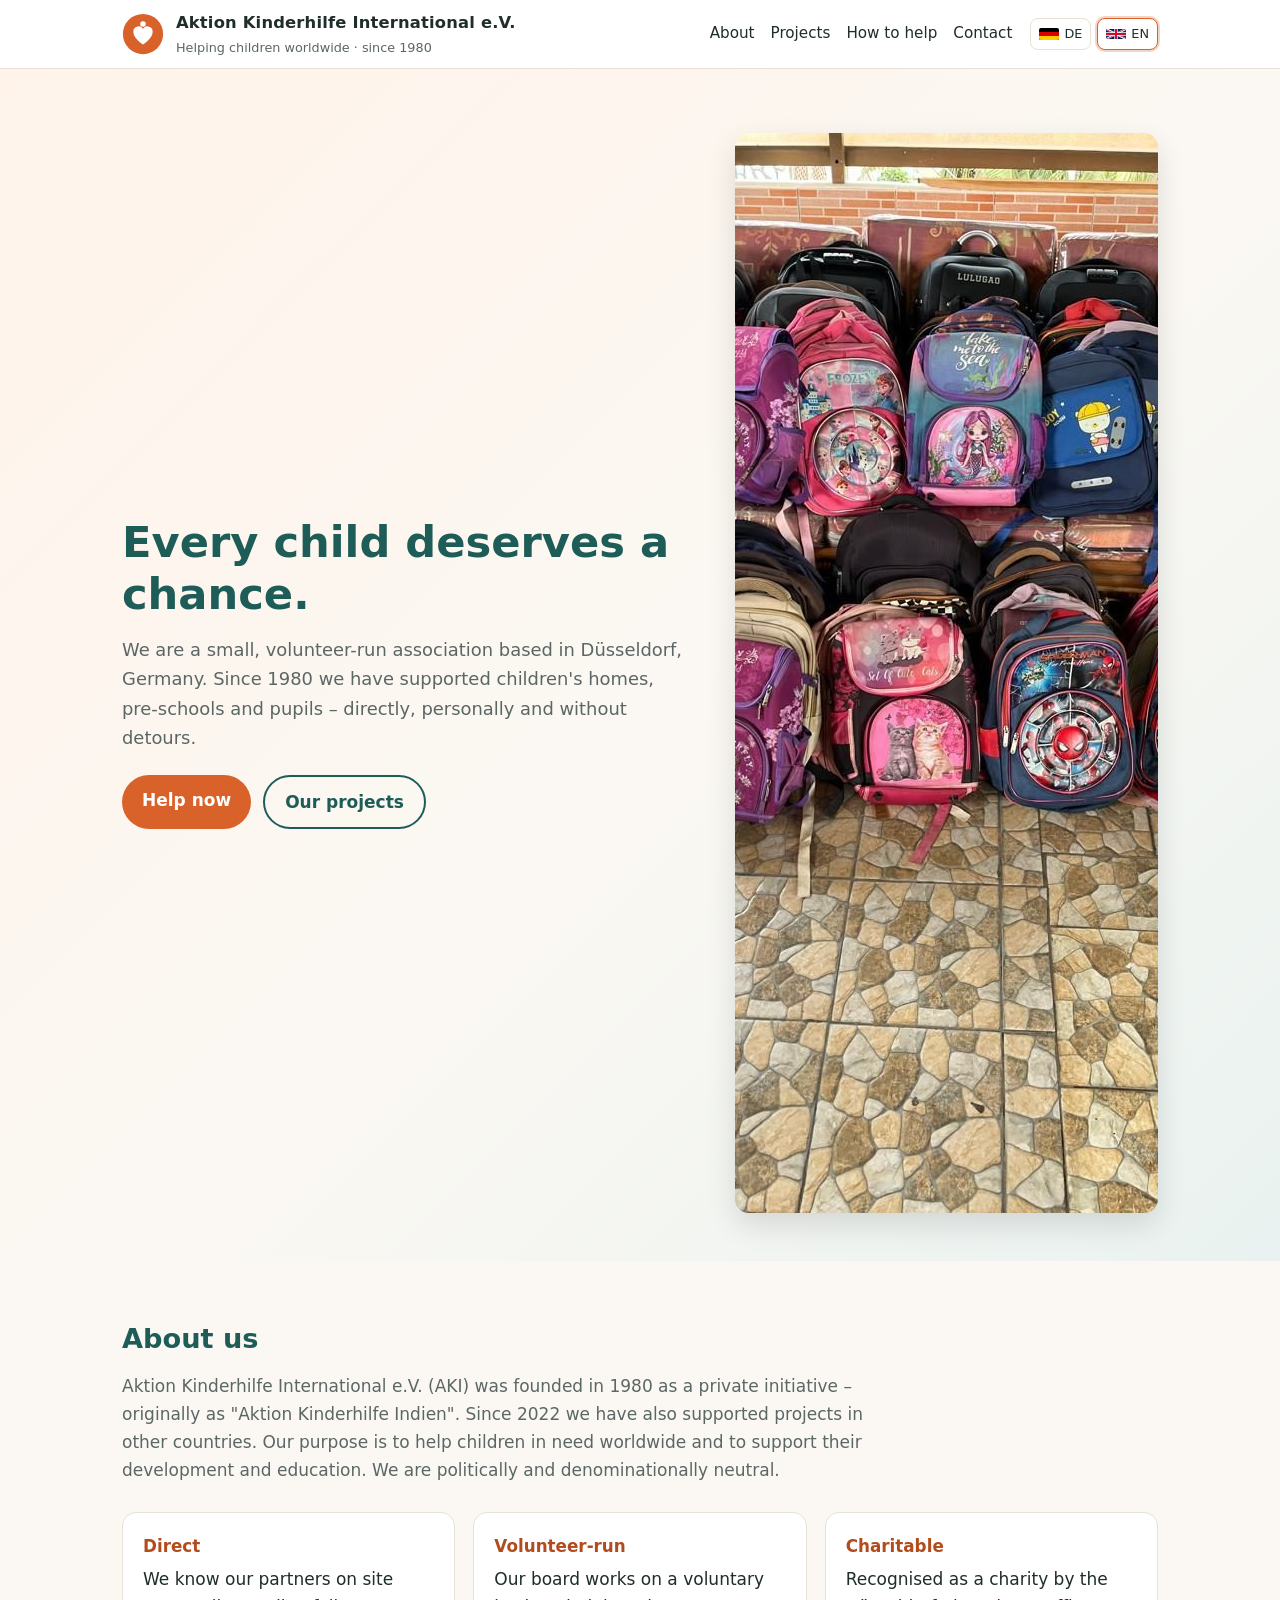
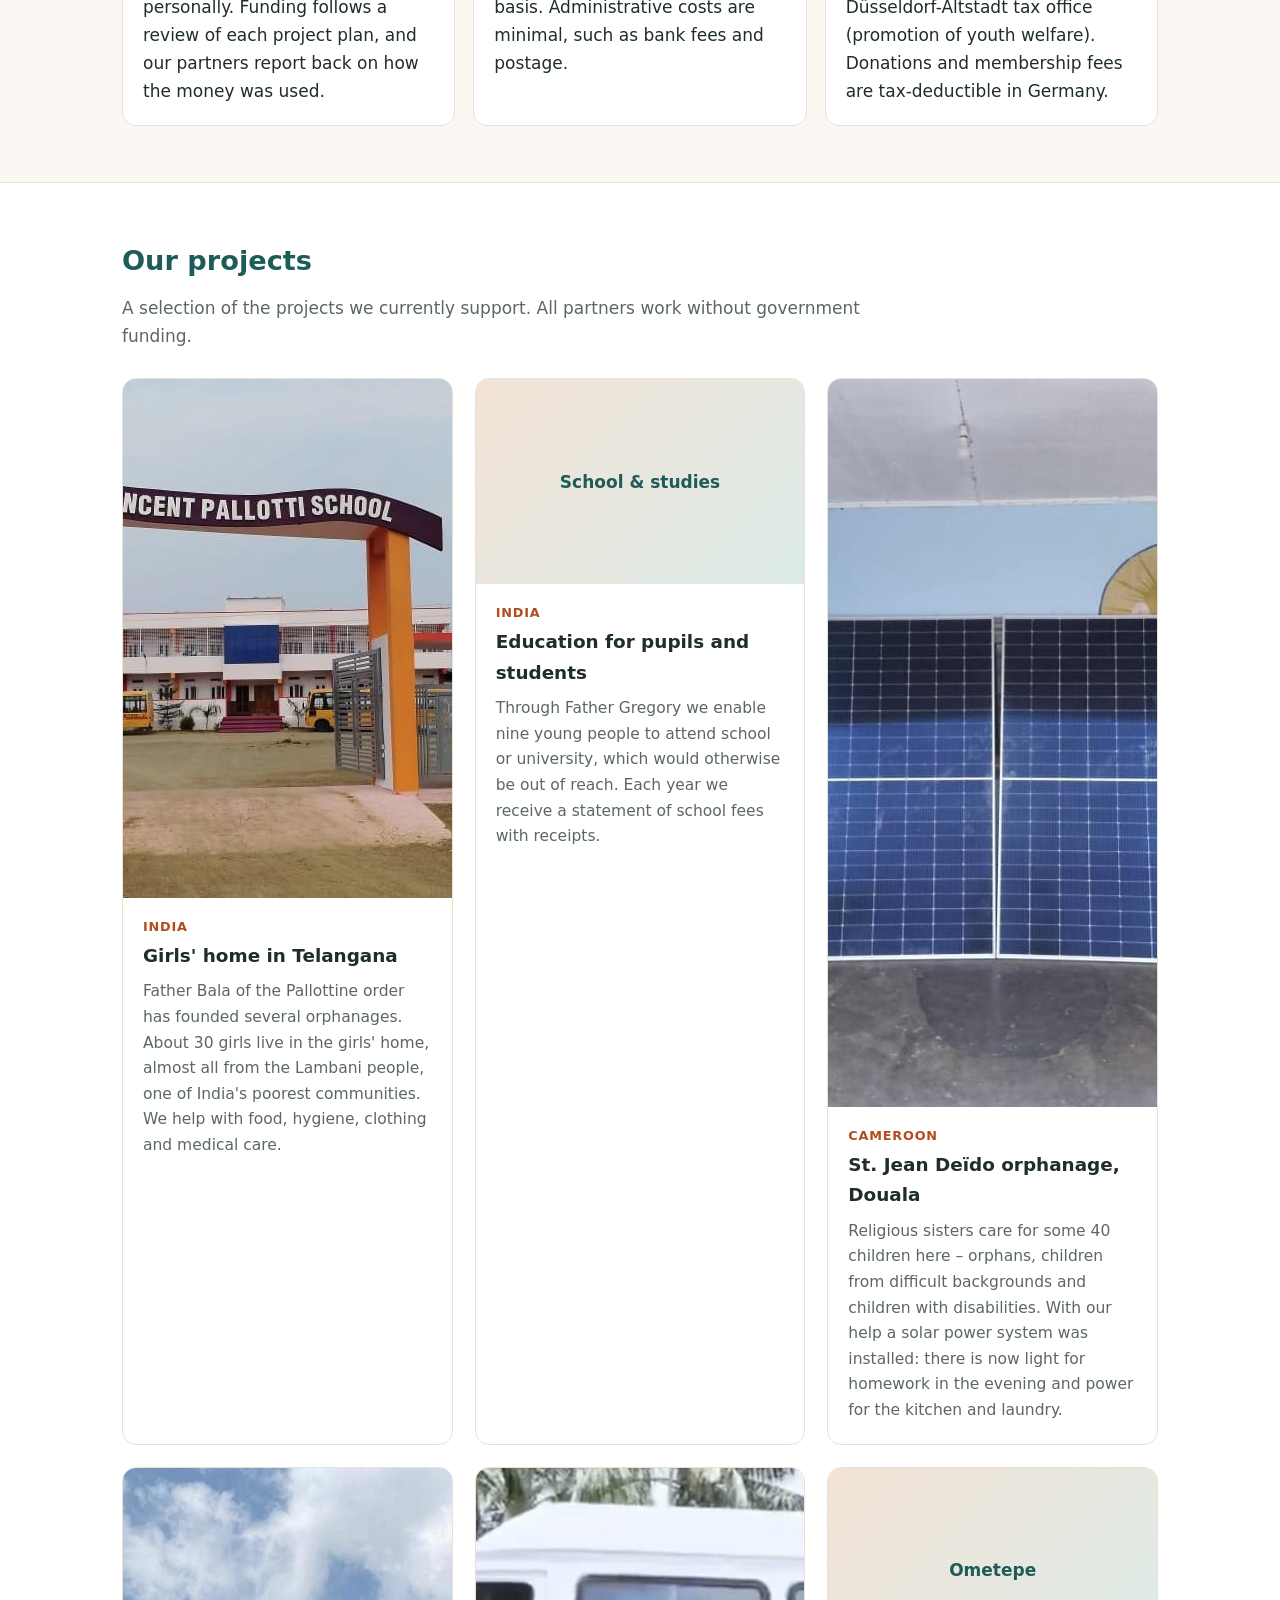
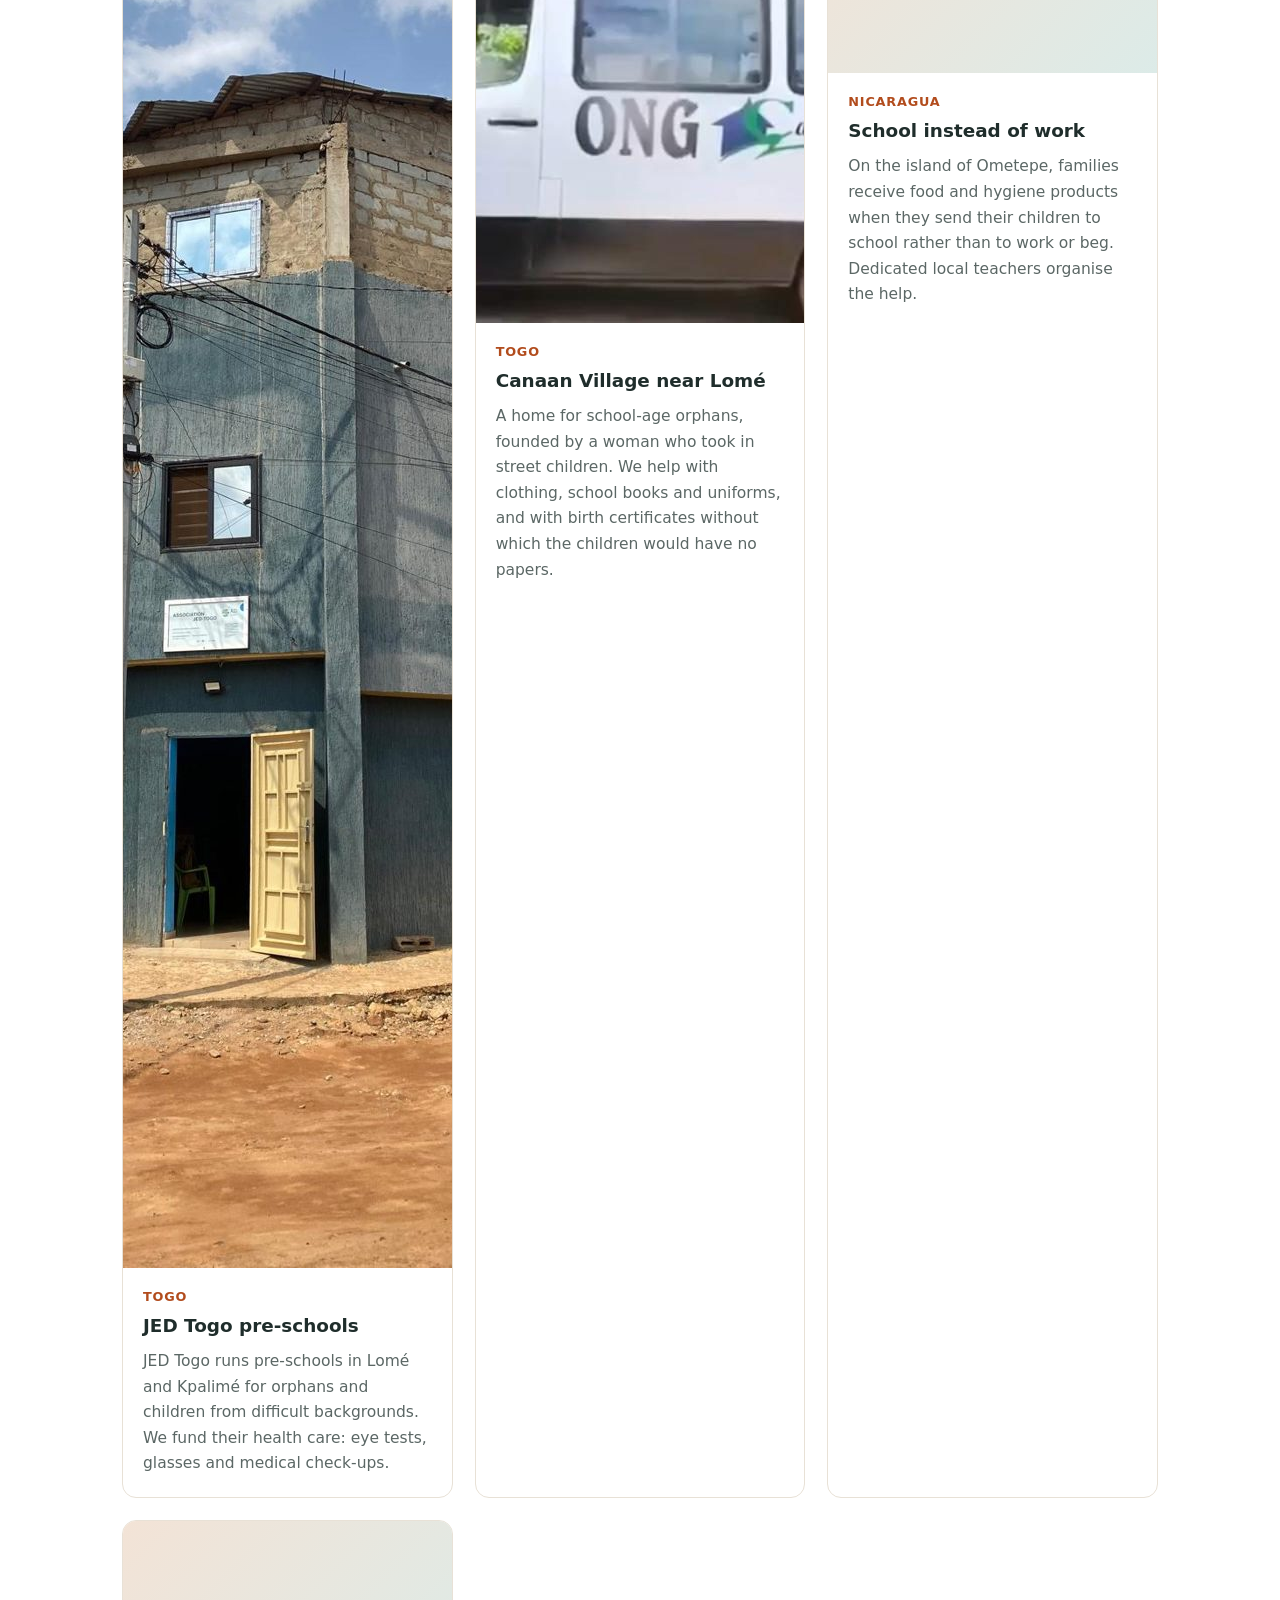
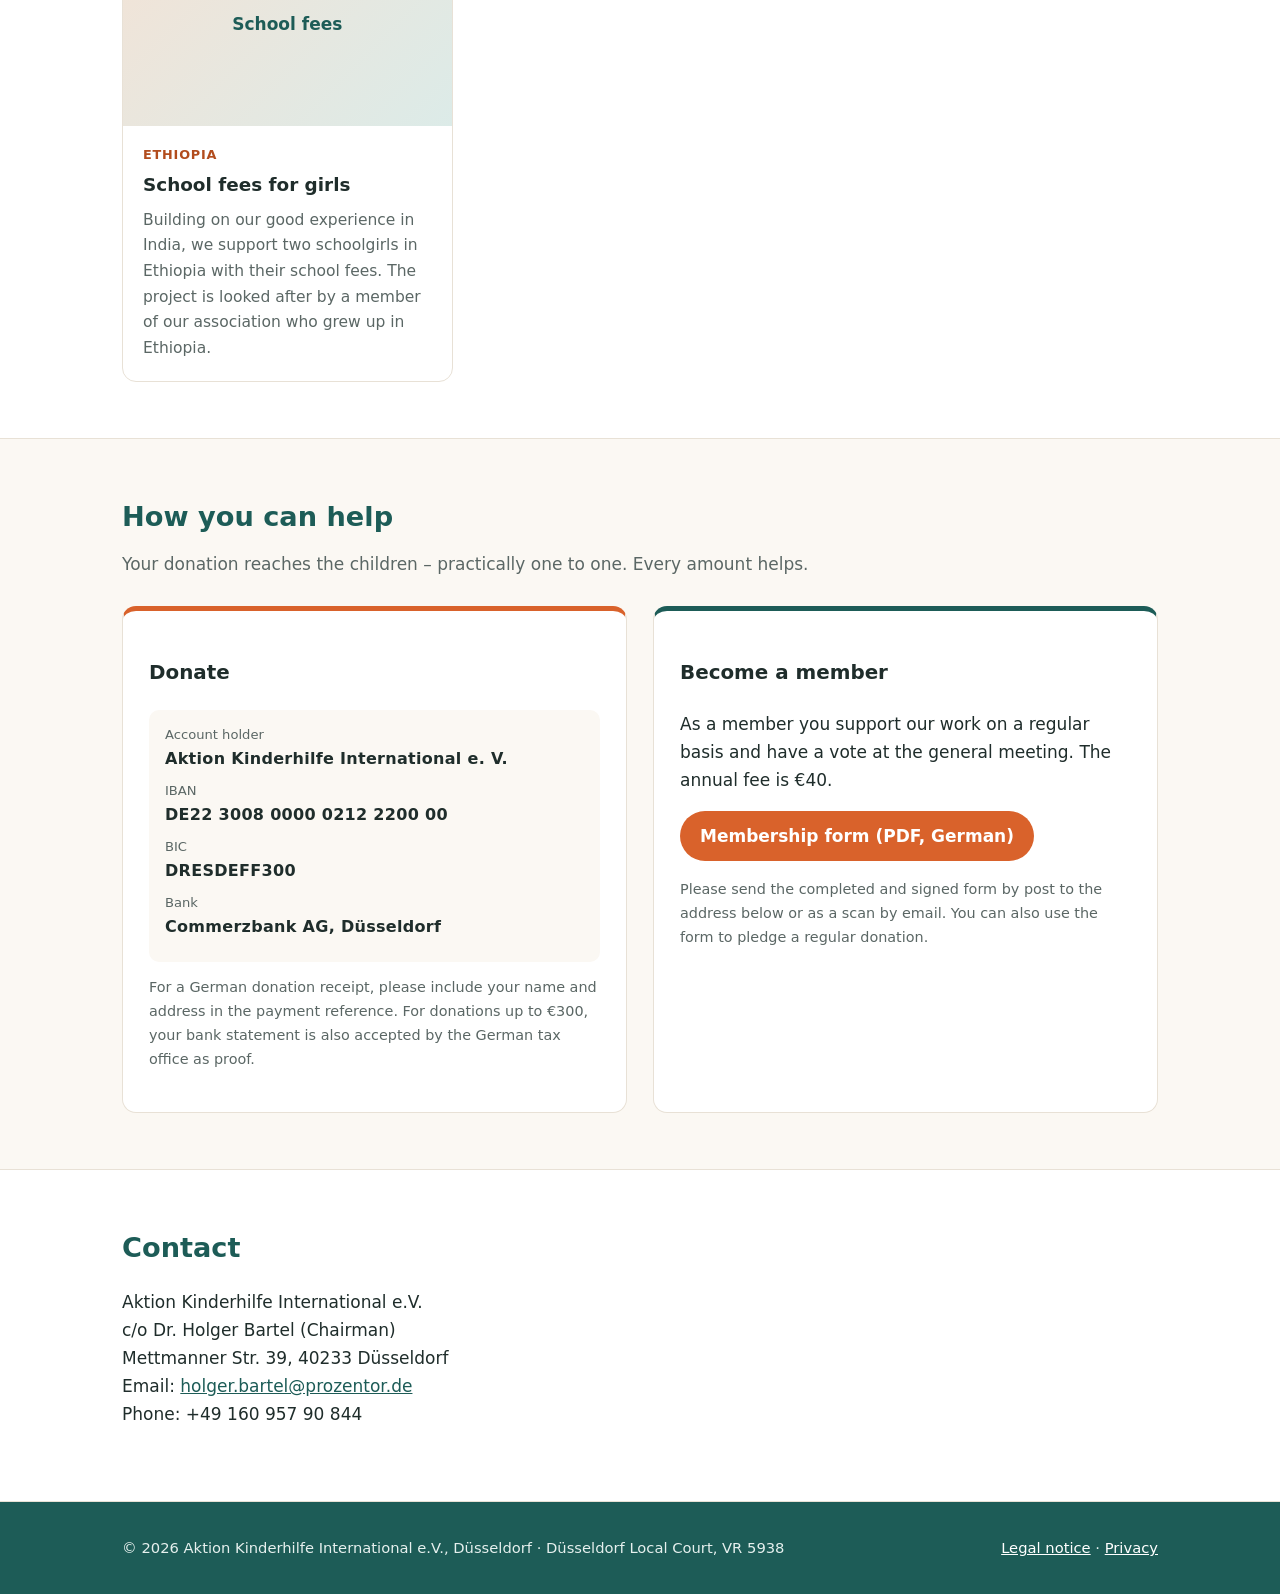
==== index.html @ b2a40ee2 "AKI-Website: erster Entwurf (Vorschau) Co-Authored-By: Claude Opus 5.5 <noreply@anthropic.com>" ====
<!doctype html>
<html lang="de" data-title-de="Aktion Kinderhilfe International e.V. – Hilfe für Kinder weltweit" data-title-en="Aktion Kinderhilfe International e.V. – Helping children worldwide">
<head>
  <meta charset="utf-8">
  <meta name="viewport" content="width=device-width, initial-scale=1">
  <meta http-equiv="Content-Security-Policy" content="default-src 'self'; img-src 'self' data:; style-src 'self'; script-src 'self'; base-uri 'none'; form-action 'none'">
  <meta name="referrer" content="strict-origin-when-cross-origin">
  <title>Aktion Kinderhilfe International e.V. – Hilfe für Kinder weltweit</title>
  <meta name="description" content="Aktion Kinderhilfe International e.V. (AKI), Düsseldorf: gemeinnütziger Verein seit 1980. Wir unterstützen Kinderheime, Vorschulen und Schulkinder in Indien, Kamerun, Togo, Nicaragua und Äthiopien.">
  <meta name="robots" content="noindex">
  <meta name="theme-color" content="#1d5c57">
  <link rel="stylesheet" href="assets/style.css">
  <link rel="icon" href="data:,">
  <script src="assets/lang.js"></script>
</head>
<body>
<a class="skip" href="#main"><span data-l="de">Zum Inhalt</span><span data-l="en">Skip to content</span></a>

<header class="top">
  <div class="wrap">
    <a class="brand" href="./">
      <svg class="logo" viewBox="0 0 48 48" aria-hidden="true"><circle cx="24" cy="24" r="23" fill="#d9622b"/><path d="M24 36s-11-6.6-11-14.2A6 6 0 0 1 24 18a6 6 0 0 1 11 3.8C35 29.4 24 36 24 36z" fill="#fff"/><circle cx="24" cy="12.5" r="3.2" fill="#fff"/></svg>
      <span><strong>Aktion Kinderhilfe International e.V.</strong>
      <small><span data-l="de">Hilfe für Kinder weltweit · seit 1980</span><span data-l="en">Helping children worldwide · since 1980</span></small></span>
    </a>
    <nav class="nav" aria-label="Navigation">
      <a href="#ueber"><span data-l="de">Über uns</span><span data-l="en">About</span></a>
      <a href="#projekte"><span data-l="de">Projekte</span><span data-l="en">Projects</span></a>
      <a href="#helfen"><span data-l="de">Helfen</span><span data-l="en">How to help</span></a>
      <a href="#kontakt"><span data-l="de">Kontakt</span><span data-l="en">Contact</span></a>
    </nav>
    <div class="langs" role="group" aria-label="Sprache / Language">
      <button type="button" data-set-lang="de" aria-pressed="false" title="Deutsch"><svg viewBox="0 0 5 3" aria-hidden="true"><rect width="5" height="3" fill="#000"/><rect width="5" height="2" y="1" fill="#D00"/><rect width="5" height="1" y="2" fill="#FFCE00"/></svg>DE</button>
      <button type="button" data-set-lang="en" aria-pressed="false" title="English"><svg viewBox="0 0 60 30" aria-hidden="true"><clipPath id="uk"><path d="M30,15 h30 v15 z v15 h-30 z h-30 v-15 z v-15 h30 z"/></clipPath><path d="M0,0 v30 h60 v-30 z" fill="#012169"/><path d="M0,0 L60,30 M60,0 L0,30" stroke="#fff" stroke-width="6"/><path d="M0,0 L60,30 M60,0 L0,30" clip-path="url(#uk)" stroke="#C8102E" stroke-width="4"/><path d="M30,0 v30 M0,15 h60" stroke="#fff" stroke-width="10"/><path d="M30,0 v30 M0,15 h60" stroke="#C8102E" stroke-width="6"/></svg>EN</button>
    </div>
  </div>
</header>

<main id="main">
<div class="hero">
  <div class="wrap">
    <div>
      <h1><span data-l="de">Jedes Kind verdient eine Chance.</span><span data-l="en">Every child deserves a chance.</span></h1>
      <p class="lead"><span data-l="de">Wir sind ein kleiner, ehrenamtlich geführter Verein aus Düsseldorf. Seit 1980 unterstützen wir Kinderheime, Vorschulen und Schulkinder – direkt, persönlich und ohne Umwege.</span><span data-l="en">We are a small, volunteer-run association based in Düsseldorf, Germany. Since 1980 we have supported children's homes, pre-schools and pupils – directly, personally and without detours.</span></p>
      <div class="btns">
        <a class="btn primary" href="#helfen"><span data-l="de">Jetzt helfen</span><span data-l="en">Help now</span></a>
        <a class="btn ghost" href="#projekte"><span data-l="de">Unsere Projekte</span><span data-l="en">Our projects</span></a>
      </div>
    </div>
    <img src="assets/img/togo-canaan-ranzen.jpg" alt="Neue Schulranzen für die Kinder im Canaan Village, Togo" width="810" height="1080">
  </div>
</div>

<section id="ueber">
  <div class="wrap">
    <h2><span data-l="de">Über uns</span><span data-l="en">About us</span></h2>
    <p class="intro"><span data-l="de">Die Aktion Kinderhilfe International e.V. (AKI) wurde 1980 als private Initiative gegründet – zunächst als „Aktion Kinderhilfe Indien“. Seit 2022 fördern wir auch Projekte in anderen Ländern. Unser Zweck ist es, hilfsbedürftige Kinder weltweit zu unterstützen und ihre Entwicklung und Erziehung zu ermöglichen. Wir sind politisch und konfessionell neutral.</span><span data-l="en">Aktion Kinderhilfe International e.V. (AKI) was founded in 1980 as a private initiative – originally as "Aktion Kinderhilfe Indien". Since 2022 we have also supported projects in other countries. Our purpose is to help children in need worldwide and to support their development and education. We are politically and denominationally neutral.</span></p>
    <div class="facts">
      <div class="fact"><b><span data-l="de">Direkt</span><span data-l="en">Direct</span></b><span data-l="de">Wir kennen unsere Partner vor Ort persönlich. Gefördert wird erst nach Prüfung einer Projektbeschreibung, und die Partner berichten uns über die Verwendung.</span><span data-l="en">We know our partners on site personally. Funding follows a review of each project plan, and our partners report back on how the money was used.</span></div>
      <div class="fact"><b><span data-l="de">Ehrenamtlich</span><span data-l="en">Volunteer-run</span></b><span data-l="de">Der Vorstand arbeitet ehrenamtlich. Verwaltungskosten fallen nur in geringem Umfang an, etwa für Kontoführung und Porto.</span><span data-l="en">Our board works on a voluntary basis. Administrative costs are minimal, such as bank fees and postage.</span></div>
      <div class="fact"><b><span data-l="de">Gemeinnützig</span><span data-l="en">Charitable</span></b><span data-l="de">Vom Finanzamt Düsseldorf-Altstadt als gemeinnützig anerkannt (Förderung der Jugendhilfe). Spenden und Beiträge sind steuerlich abzugsfähig.</span><span data-l="en">Recognised as a charity by the Düsseldorf-Altstadt tax office (promotion of youth welfare). Donations and membership fees are tax-deductible in Germany.</span></div>
    </div>
  </div>
</section>

<section id="projekte" class="alt">
  <div class="wrap">
    <h2><span data-l="de">Unsere Projekte</span><span data-l="en">Our projects</span></h2>
    <p class="intro"><span data-l="de">Eine Auswahl der Projekte, die wir derzeit unterstützen. Alle Partner arbeiten ohne staatliche Hilfe.</span><span data-l="en">A selection of the projects we currently support. All partners work without government funding.</span></p>
    <div class="projects">
      <article class="project">
        <img src="assets/img/indien-schule.jpg" alt="Schulgelände der Pallottiner in Indien" width="1152" height="519" loading="lazy">
        <div class="body"><div class="land"><span data-l="de">Indien</span><span data-l="en">India</span></div>
          <h3><span data-l="de">Mädchenheim in Telangana</span><span data-l="en">Girls' home in Telangana</span></h3>
          <p><span data-l="de">Pater Bala vom Pallottiner-Orden hat mehrere Waisenhäuser gegründet. Im Mädchenheim leben rund 30 Mädchen, fast alle aus dem Volk der Lambani, einer der ärmsten Gruppen Indiens. Wir helfen bei Lebensmitteln, Hygiene, Kleidung und medizinischer Versorgung.</span><span data-l="en">Father Bala of the Pallottine order has founded several orphanages. About 30 girls live in the girls' home, almost all from the Lambani people, one of India's poorest communities. We help with food, hygiene, clothing and medical care.</span></p></div>
      </article>
      <article class="project">
        <div class="noimg"><span data-l="de">Schule &amp; Studium</span><span data-l="en">School &amp; studies</span></div>
        <div class="body"><div class="land"><span data-l="de">Indien</span><span data-l="en">India</span></div>
          <h3><span data-l="de">Ausbildung für Schüler und Studierende</span><span data-l="en">Education for pupils and students</span></h3>
          <p><span data-l="de">Über Pater Gregory ermöglichen wir neun jungen Menschen den Schulbesuch oder ein Studium, das ihnen sonst verschlossen bliebe. Jedes Jahr erhalten wir eine Aufstellung der Schulgebühren mit Quittungen.</span><span data-l="en">Through Father Gregory we enable nine young people to attend school or university, which would otherwise be out of reach. Each year we receive a statement of school fees with receipts.</span></p></div>
      </article>
      <article class="project">
        <img src="assets/img/douala-solar.jpg" alt="Solarmodule für das Waisenhaus in Douala" width="390" height="728" loading="lazy">
        <div class="body"><div class="land"><span data-l="de">Kamerun</span><span data-l="en">Cameroon</span></div>
          <h3><span data-l="de">Waisenhaus St. Jean Deïdo, Douala</span><span data-l="en">St. Jean Deïdo orphanage, Douala</span></h3>
          <p><span data-l="de">Ordensschwestern betreuen hier gut 40 Kinder – Waisen, Kinder aus schwierigen Verhältnissen und Kinder mit Behinderung. Mit unserer Hilfe wurde eine Solaranlage eingerichtet: Jetzt gibt es abends Licht für die Hausaufgaben und Strom für Küche und Wäsche.</span><span data-l="en">Religious sisters care for some 40 children here – orphans, children from difficult backgrounds and children with disabilities. With our help a solar power system was installed: there is now light for homework in the evening and power for the kitchen and laundry.</span></p></div>
      </article>
      <article class="project">
        <img src="assets/img/togo-jed.jpg" alt="Gebäude der Association JED Togo" width="1050" height="1400" loading="lazy">
        <div class="body"><div class="land">Togo</div>
          <h3><span data-l="de">Vorschulen von JED Togo</span><span data-l="en">JED Togo pre-schools</span></h3>
          <p><span data-l="de">JED Togo betreibt in Lomé und Kpalimé Vorschulen für Waisen und Kinder aus schwierigen Verhältnissen. Wir finanzieren die Gesundheitsvorsorge: Augenuntersuchungen, Brillen und ärztliche Untersuchungen.</span><span data-l="en">JED Togo runs pre-schools in Lomé and Kpalimé for orphans and children from difficult backgrounds. We fund their health care: eye tests, glasses and medical check-ups.</span></p></div>
      </article>
      <article class="project">
        <img src="assets/img/togo-canaan-bus.jpg" alt="Kleinbus des Canaan Village in Togo" width="828" height="455" loading="lazy">
        <div class="body"><div class="land">Togo</div>
          <h3><span data-l="de">Canaan Village bei Lomé</span><span data-l="en">Canaan Village near Lomé</span></h3>
          <p><span data-l="de">Ein Heim für Waisenkinder im Schulalter, gegründet von einer Frau, die Straßenkinder aufnahm. Wir helfen bei Kleidung, Schulbüchern und Schuluniformen und bei Geburtsurkunden, ohne die die Kinder keine Papiere hätten.</span><span data-l="en">A home for school-age orphans, founded by a woman who took in street children. We help with clothing, school books and uniforms, and with birth certificates without which the children would have no papers.</span></p></div>
      </article>
      <article class="project">
        <div class="noimg">Ometepe</div>
        <div class="body"><div class="land">Nicaragua</div>
          <h3><span data-l="de">Schule statt Arbeit</span><span data-l="en">School instead of work</span></h3>
          <p><span data-l="de">Auf der Insel Ometepe erhalten Familien Lebensmittel und Hygieneartikel, wenn sie ihre Kinder zur Schule schicken statt zum Arbeiten oder Betteln. Engagierte Lehrerinnen vor Ort organisieren die Hilfe.</span><span data-l="en">On the island of Ometepe, families receive food and hygiene products when they send their children to school rather than to work or beg. Dedicated local teachers organise the help.</span></p></div>
      </article>
      <article class="project">
        <div class="noimg"><span data-l="de">Schulgeld</span><span data-l="en">School fees</span></div>
        <div class="body"><div class="land"><span data-l="de">Äthiopien</span><span data-l="en">Ethiopia</span></div>
          <h3><span data-l="de">Schulgeld für Schülerinnen</span><span data-l="en">School fees for girls</span></h3>
          <p><span data-l="de">Nach den guten Erfahrungen in Indien unterstützen wir zwei Schülerinnen in Äthiopien beim Schulgeld. Betreut wird das Projekt von einem Vereinsmitglied, das in Äthiopien aufgewachsen ist.</span><span data-l="en">Building on our good experience in India, we support two schoolgirls in Ethiopia with their school fees. The project is looked after by a member of our association who grew up in Ethiopia.</span></p></div>
      </article>
    </div>
  </div>
</section>

<section id="helfen">
  <div class="wrap">
    <h2><span data-l="de">So können Sie helfen</span><span data-l="en">How you can help</span></h2>
    <p class="intro"><span data-l="de">Ihre Spende kommt bei den Kindern an – praktisch eins zu eins. Jeder Betrag hilft.</span><span data-l="en">Your donation reaches the children – practically one to one. Every amount helps.</span></p>
    <div class="two">
      <div class="box donate">
        <h3><span data-l="de">Spenden</span><span data-l="en">Donate</span></h3>
        <dl class="bank">
          <dt><span data-l="de">Kontoinhaber</span><span data-l="en">Account holder</span></dt><dd>Aktion Kinderhilfe International e. V.</dd>
          <dt>IBAN</dt><dd>DE22 3008 0000 0212 2200 00</dd>
          <dt>BIC</dt><dd>DRESDEFF300</dd>
          <dt>Bank</dt><dd>Commerzbank AG, Düsseldorf</dd>
        </dl>
        <p class="small"><span data-l="de">Für eine Zuwendungsbestätigung geben Sie bitte Ihren Namen und Ihre Anschrift im Verwendungszweck an. Bei Spenden bis 300 € genügt dem Finanzamt auch Ihr Kontoauszug als Nachweis.</span><span data-l="en">For a German donation receipt, please include your name and address in the payment reference. For donations up to €300, your bank statement is also accepted by the German tax office as proof.</span></p>
      </div>
      <div class="box member">
        <h3><span data-l="de">Mitglied werden</span><span data-l="en">Become a member</span></h3>
        <p><span data-l="de">Als Mitglied unterstützen Sie unsere Arbeit dauerhaft und können in der Mitgliederversammlung mitbestimmen. Der Jahresbeitrag beträgt 40 €.</span><span data-l="en">As a member you support our work on a regular basis and have a vote at the general meeting. The annual fee is €40.</span></p>
        <p><a class="btn primary" href="beitrittserklaerung.pdf" download><span data-l="de">Beitrittserklärung (PDF)</span><span data-l="en">Membership form (PDF, German)</span></a></p>
        <p class="small"><span data-l="de">Bitte ausgefüllt und unterschrieben per Post an die unten genannte Anschrift oder eingescannt per E-Mail senden. Mit dem Formular können Sie auch eine regelmäßige Spende zusagen.</span><span data-l="en">Please send the completed and signed form by post to the address below or as a scan by email. You can also use the form to pledge a regular donation.</span></p>
      </div>
    </div>
  </div>
</section>

<section id="kontakt" class="alt">
  <div class="wrap">
    <h2><span data-l="de">Kontakt</span><span data-l="en">Contact</span></h2>
    <p>Aktion Kinderhilfe International e.V.<br>c/o Dr. Holger Bartel (<span data-l="de">1. Vorsitzender</span><span data-l="en">Chairman</span>)<br>Mettmanner Str. 39, 40233 Düsseldorf<br>
    <span data-l="de">E-Mail</span><span data-l="en">Email</span>: <a href="mailto:holger.bartel@prozentor.de">holger.bartel@prozentor.de</a><br>
    <span data-l="de">Telefon</span><span data-l="en">Phone</span>: +49 160 957 90 844</p>
  </div>
</section>
</main>

<footer>
  <div class="wrap">
    <span>© 2026 Aktion Kinderhilfe International e.V., Düsseldorf · <span data-l="de">Amtsgericht Düsseldorf VR 5938</span><span data-l="en">Düsseldorf Local Court, VR 5938</span></span>
    <span><a href="impressum.html"><span data-l="de">Impressum</span><span data-l="en">Legal notice</span></a> · <a href="datenschutz.html"><span data-l="de">Datenschutz</span><span data-l="en">Privacy</span></a></span>
  </div>
</footer>
</body>
</html>
---- assets/style.css ----
/* AKI Aktion Kinderhilfe International e.V. — eigene Gestaltung, keine externen Ressourcen. */
:root {
  --bg: #fbf8f3; --card: #ffffff; --ink: #1f2d2b; --muted: #5b6765;
  --accent: #d9622b; --accent-dark: #b24c1d; --teal: #1d5c57; --line: #e8e1d6;
  --radius: 14px; --wrap: 1080px;
}
* { box-sizing: border-box; }
html { scroll-behavior: smooth; }
body { margin: 0; background: var(--bg); color: var(--ink);
  font: 17px/1.65 system-ui, -apple-system, "Segoe UI", Roboto, "Helvetica Neue", Arial, sans-serif; }
img { max-width: 100%; display: block; }
a { color: var(--teal); }
a:hover { color: var(--accent-dark); }
.wrap { max-width: var(--wrap); margin: 0 auto; padding: 0 22px; }
.skip { position: absolute; left: -999px; } .skip:focus { left: 10px; top: 10px; background: #fff; padding: 8px; z-index: 9; }

/* Sprachumschaltung: nur die gewaehlte Sprache anzeigen */
html[data-lang="de"] [data-l="en"], html[data-lang="en"] [data-l="de"] { display: none !important; }

/* Kopf */
.top { background: #fff; border-bottom: 1px solid var(--line); position: sticky; top: 0; z-index: 5; }
.top .wrap { display: flex; align-items: center; gap: 18px; min-height: 68px; flex-wrap: wrap; }
.brand { display: flex; align-items: center; gap: 12px; text-decoration: none; color: var(--ink); margin-right: auto; }
.logo { width: 42px; height: 42px; flex: none; }
.brand strong { display: block; font-size: 1.02rem; letter-spacing: .2px; }
.brand small { display: block; color: var(--muted); font-size: .8rem; }
.nav { display: flex; gap: 16px; flex-wrap: wrap; }
.nav a { text-decoration: none; color: var(--ink); font-size: .95rem; }
.nav a:hover { color: var(--accent-dark); }
.langs { display: flex; gap: 6px; }
.langs button { border: 1px solid var(--line); background: #fff; border-radius: 8px; padding: 4px 8px; cursor: pointer;
  font: inherit; font-size: .8rem; display: flex; align-items: center; gap: 5px; color: var(--ink); }
.langs button svg { width: 20px; height: 12px; border-radius: 2px; }
.langs button[aria-pressed="true"] { border-color: var(--accent); box-shadow: 0 0 0 2px #f6d4c3; }

/* Einstieg */
.hero { background: linear-gradient(135deg, #fff3ea 0%, #fbf8f3 55%, #e9f2f0 100%); padding: 64px 0 48px; }
.hero .wrap { display: grid; grid-template-columns: 1.15fr .85fr; gap: 40px; align-items: center; }
.hero h1 { font-size: clamp(1.9rem, 3.6vw, 2.7rem); line-height: 1.2; margin: 0 0 14px; color: var(--teal); }
.hero p.lead { font-size: 1.12rem; color: var(--muted); margin: 0 0 22px; }
.hero img { border-radius: var(--radius); box-shadow: 0 12px 30px rgba(0,0,0,.12); aspect-ratio: 4/3; object-fit: cover; width: 100%; }
.btns { display: flex; gap: 12px; flex-wrap: wrap; }
.btn { display: inline-block; padding: 11px 20px; border-radius: 999px; text-decoration: none; font-weight: 600; }
.btn.primary { background: var(--accent); color: #fff; } .btn.primary:hover { background: var(--accent-dark); color: #fff; }
.btn.ghost { border: 2px solid var(--teal); color: var(--teal); } .btn.ghost:hover { background: var(--teal); color: #fff; }

/* Abschnitte */
section { padding: 56px 0; }
section.alt { background: #fff; border-top: 1px solid var(--line); border-bottom: 1px solid var(--line); }
h2 { font-size: 1.7rem; color: var(--teal); margin: 0 0 10px; }
.intro { color: var(--muted); max-width: 760px; margin: 0 0 28px; }
.facts { display: grid; grid-template-columns: repeat(3, 1fr); gap: 18px; }
.fact { background: var(--card); border: 1px solid var(--line); border-radius: var(--radius); padding: 20px; }
.fact b { display: block; color: var(--accent-dark); font-size: 1.05rem; margin-bottom: 4px; }

/* Projekte */
.projects { display: grid; grid-template-columns: repeat(auto-fill, minmax(300px, 1fr)); gap: 22px; }
.project { background: var(--card); border: 1px solid var(--line); border-radius: var(--radius); overflow: hidden; display: flex; flex-direction: column; }
.project img { width: 100%; aspect-ratio: 16/10; object-fit: cover; }
.project .noimg { aspect-ratio: 16/10; background: linear-gradient(135deg, #f3e3d6, #dcebe8); display: grid; place-items: center; color: var(--teal); font-weight: 600; }
.project .body { padding: 18px 20px 20px; }
.project .land { font-size: .8rem; text-transform: uppercase; letter-spacing: .8px; color: var(--accent-dark); font-weight: 700; }
.project h3 { margin: 4px 0 8px; font-size: 1.15rem; }
.project p { margin: 0; color: var(--muted); font-size: .97rem; }

/* Spenden / Mitglied */
.two { display: grid; grid-template-columns: 1fr 1fr; gap: 26px; }
.box { background: var(--card); border: 1px solid var(--line); border-radius: var(--radius); padding: 26px; }
.box.donate { border-top: 5px solid var(--accent); }
.box.member { border-top: 5px solid var(--teal); }
.bank { background: var(--bg); border-radius: 10px; padding: 14px 16px; margin: 14px 0; font-size: 1rem; }
.bank dt { color: var(--muted); font-size: .82rem; } .bank dd { margin: 0 0 8px; font-weight: 600; letter-spacing: .3px; }
.small { font-size: .9rem; color: var(--muted); }

/* Fuss */
footer { background: var(--teal); color: #e6f0ee; padding: 34px 0; font-size: .92rem; }
footer a { color: #fff; }
footer .wrap { display: flex; flex-wrap: wrap; gap: 18px 40px; justify-content: space-between; }

/* Rechtstexte */
.legal { max-width: 820px; } .legal h1 { color: var(--teal); } .legal h2 { font-size: 1.2rem; margin-top: 28px; }
.back { display: inline-block; margin: 26px 0 0; }

@media (max-width: 860px) {
  .hero .wrap, .two { grid-template-columns: 1fr; }
  .facts { grid-template-columns: 1fr; }
  .nav { display: none; }
}
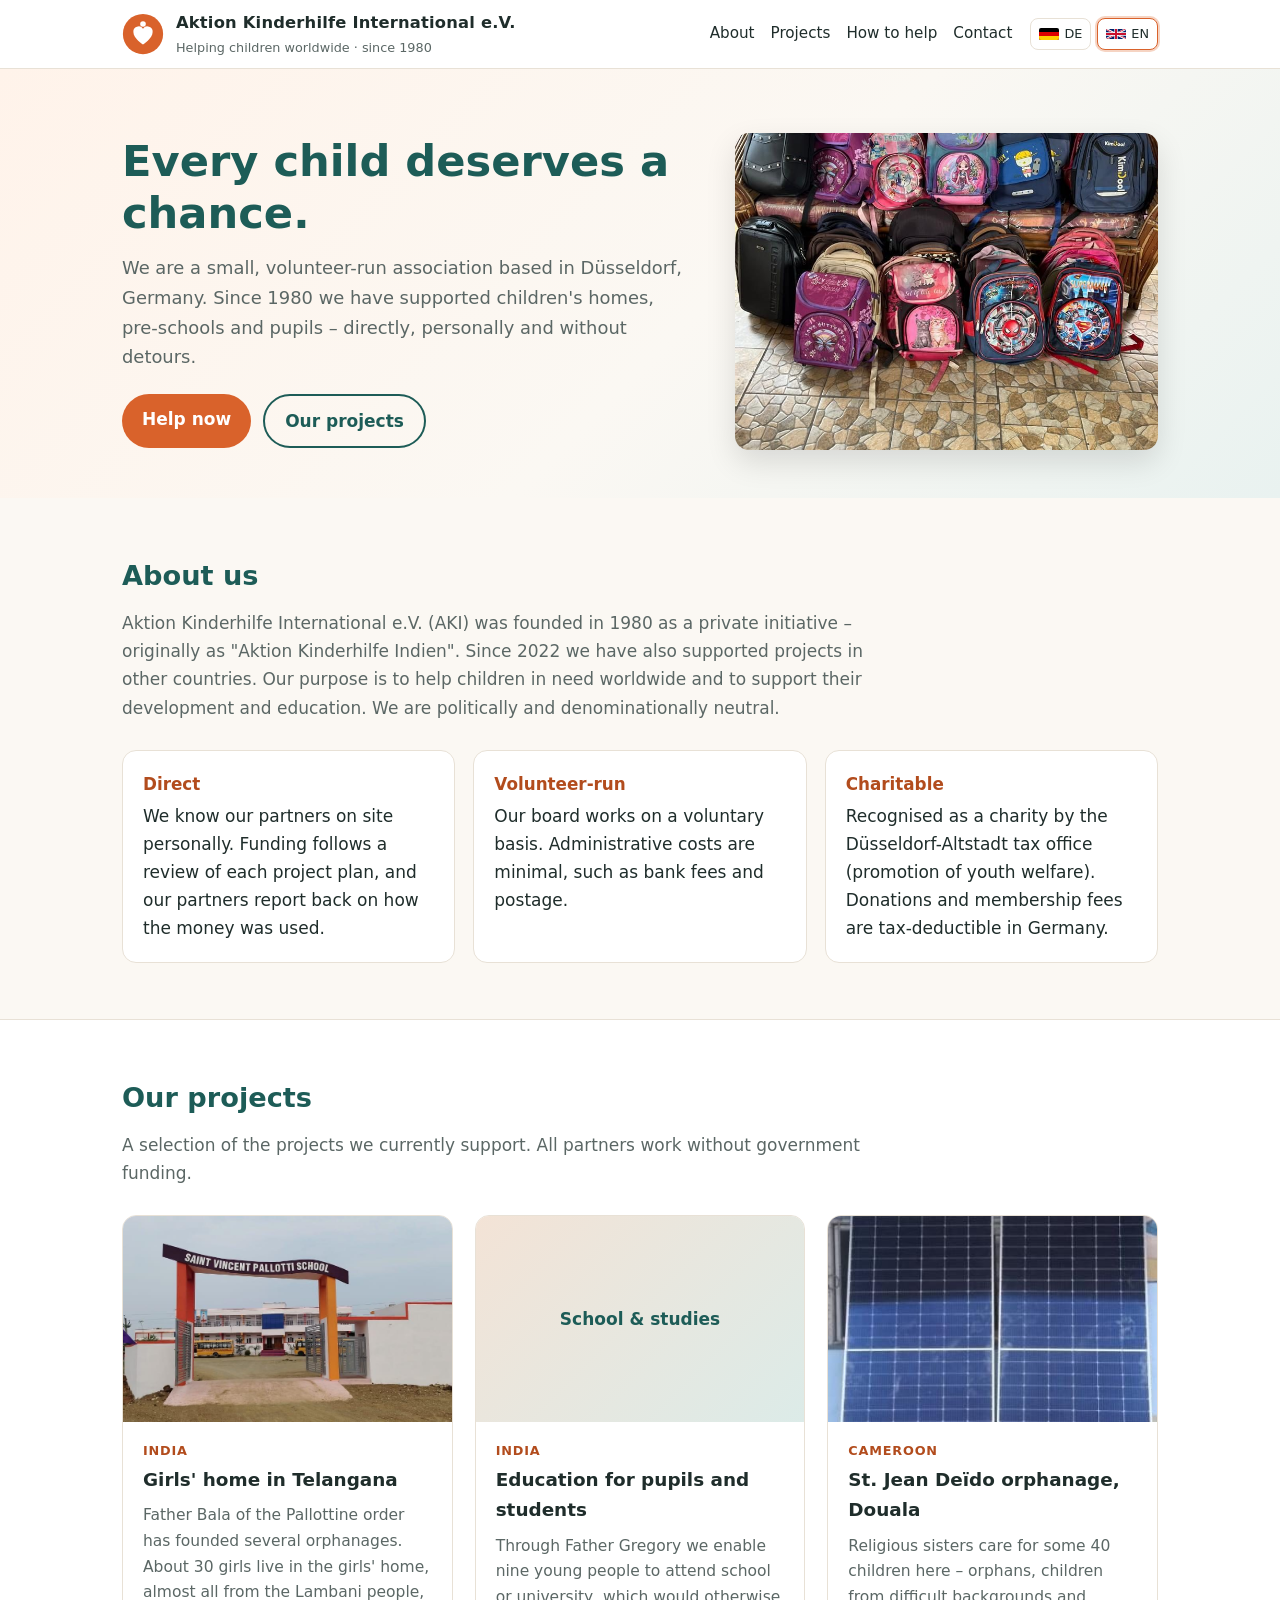
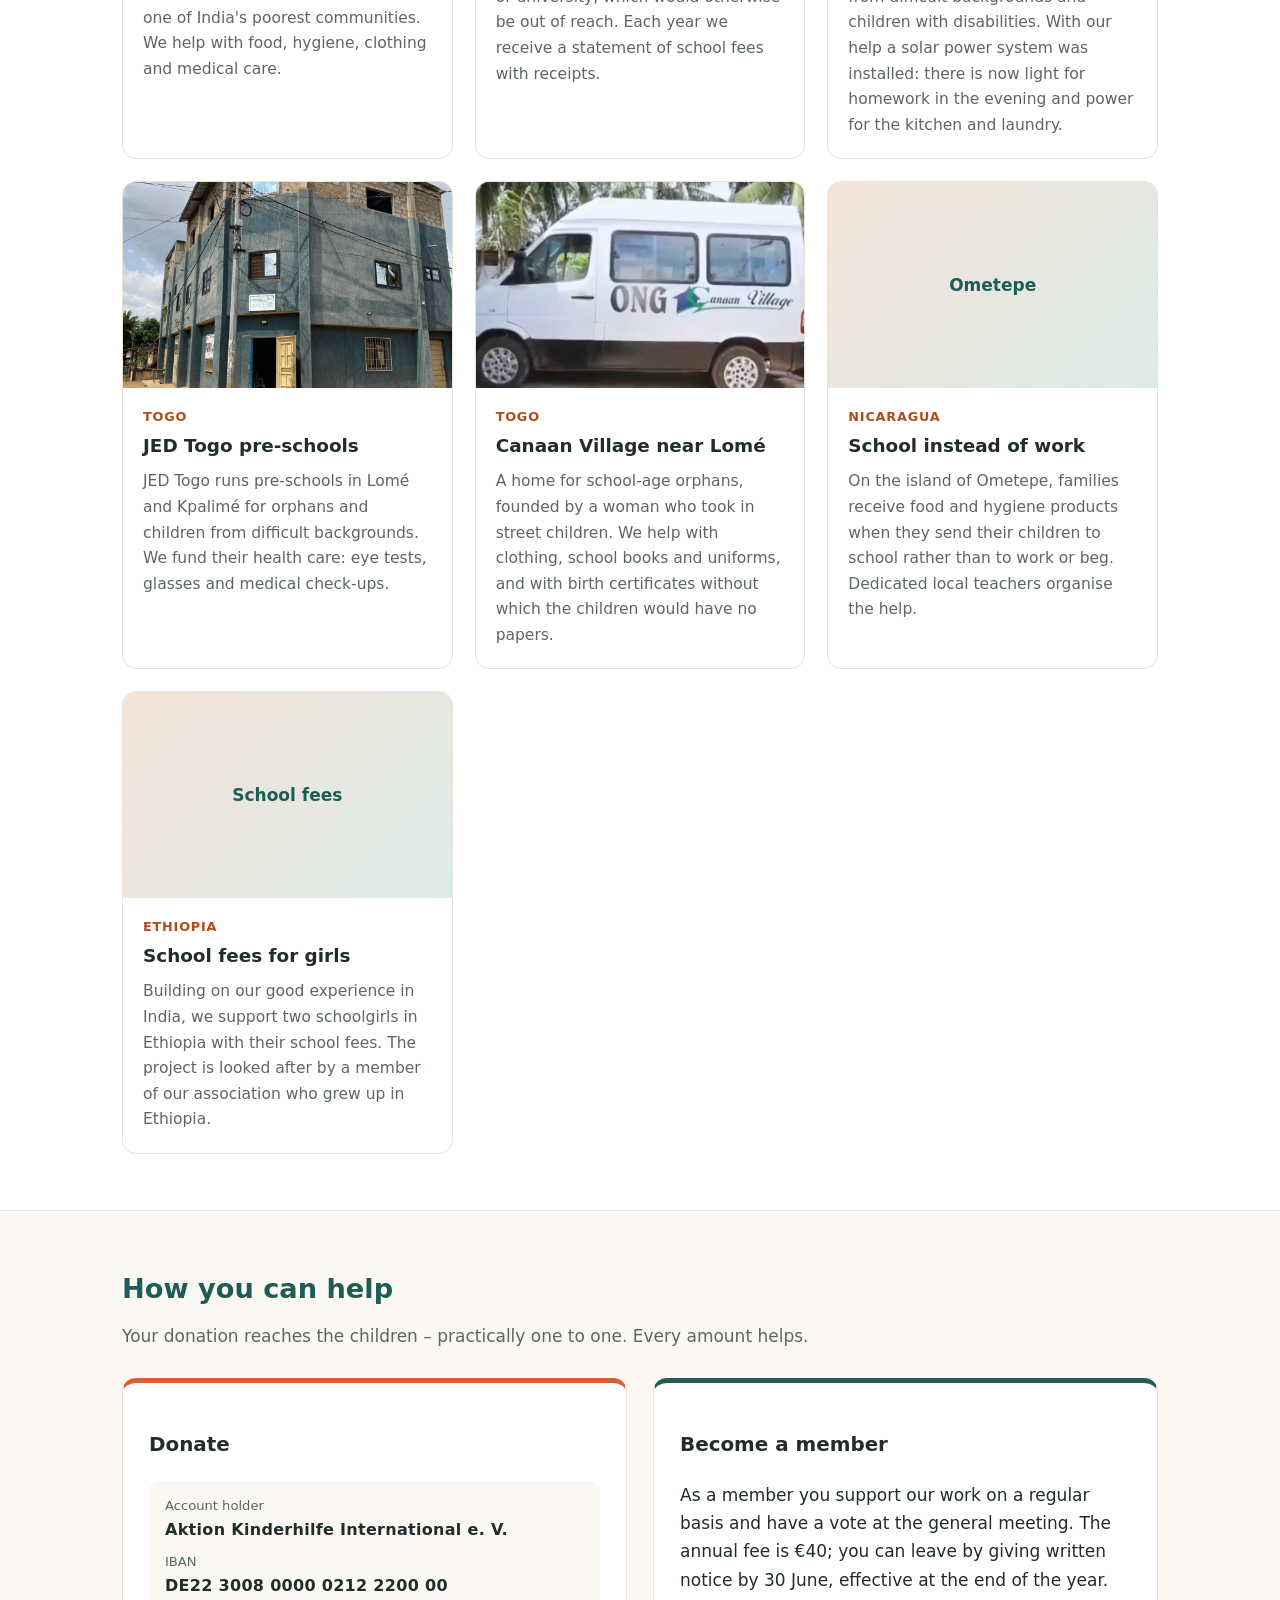
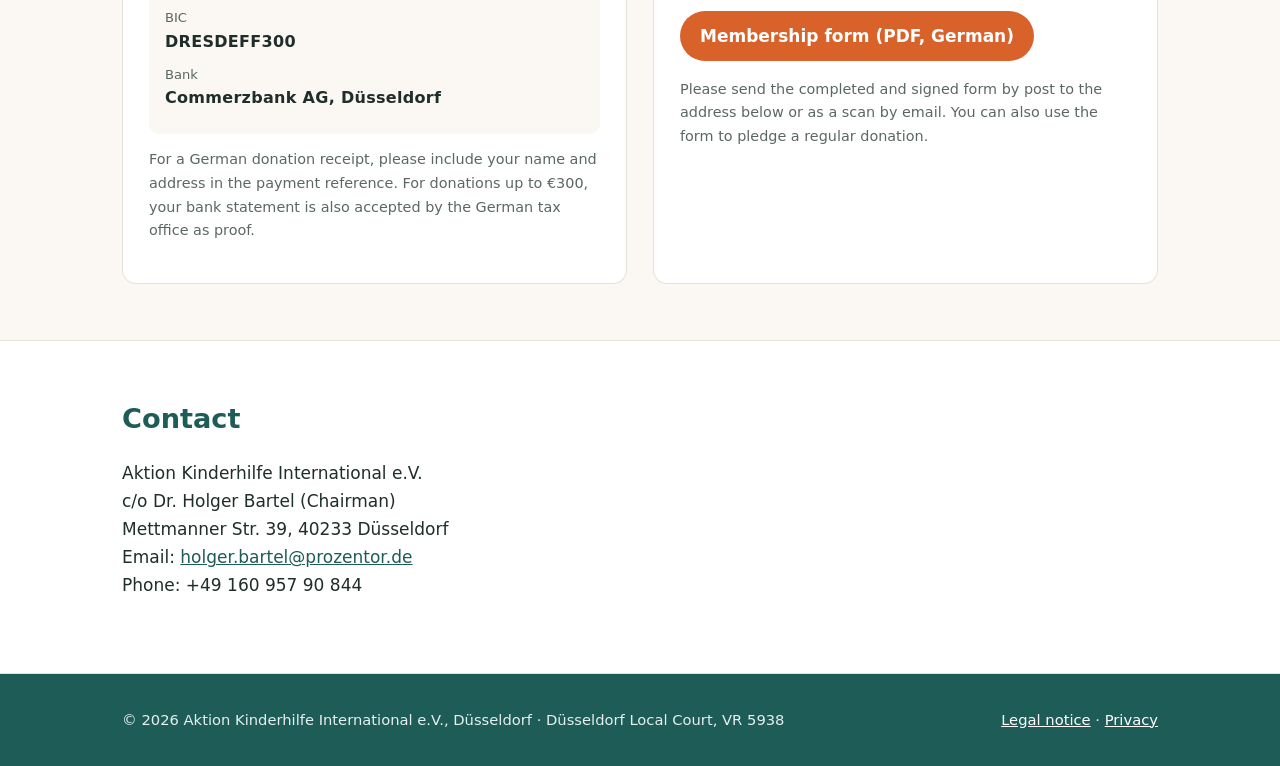
==== commit cdbec865: "Vorstand im Impressum, Linear lokal (keine AV), Beitrittserklaerung 23.11. (Austritt gem. Satzung) C" ====
--- a/index.html
+++ b/index.html
@@ -131,7 +131,7 @@
       </div>
       <div class="box member">
         <h3><span data-l="de">Mitglied werden</span><span data-l="en">Become a member</span></h3>
-        <p><span data-l="de">Als Mitglied unterstützen Sie unsere Arbeit dauerhaft und können in der Mitgliederversammlung mitbestimmen. Der Jahresbeitrag beträgt 40 €.</span><span data-l="en">As a member you support our work on a regular basis and have a vote at the general meeting. The annual fee is €40.</span></p>
+        <p><span data-l="de">Als Mitglied unterstützen Sie unsere Arbeit dauerhaft und können in der Mitgliederversammlung mitbestimmen. Der Jahresbeitrag beträgt 40 €; ein Austritt ist schriftlich bis 30. Juni zum Jahresende möglich.</span><span data-l="en">As a member you support our work on a regular basis and have a vote at the general meeting. The annual fee is €40; you can leave by giving written notice by 30 June, effective at the end of the year.</span></p>
         <p><a class="btn primary" href="beitrittserklaerung.pdf" download><span data-l="de">Beitrittserklärung (PDF)</span><span data-l="en">Membership form (PDF, German)</span></a></p>
         <p class="small"><span data-l="de">Bitte ausgefüllt und unterschrieben per Post an die unten genannte Anschrift oder eingescannt per E-Mail senden. Mit dem Formular können Sie auch eine regelmäßige Spende zusagen.</span><span data-l="en">Please send the completed and signed form by post to the address below or as a scan by email. You can also use the form to pledge a regular donation.</span></p>
       </div>
--- a/assets/style.css
+++ b/assets/style.css
@@ -38,7 +38,7 @@
 .hero .wrap { display: grid; grid-template-columns: 1.15fr .85fr; gap: 40px; align-items: center; }
 .hero h1 { font-size: clamp(1.9rem, 3.6vw, 2.7rem); line-height: 1.2; margin: 0 0 14px; color: var(--teal); }
 .hero p.lead { font-size: 1.12rem; color: var(--muted); margin: 0 0 22px; }
-.hero img { border-radius: var(--radius); box-shadow: 0 12px 30px rgba(0,0,0,.12); aspect-ratio: 4/3; object-fit: cover; width: 100%; }
+.hero img { border-radius: var(--radius); box-shadow: 0 12px 30px rgba(0,0,0,.12); aspect-ratio: 4/3; object-fit: cover; width: 100%; height: auto; }
 .btns { display: flex; gap: 12px; flex-wrap: wrap; }
 .btn { display: inline-block; padding: 11px 20px; border-radius: 999px; text-decoration: none; font-weight: 600; }
 .btn.primary { background: var(--accent); color: #fff; } .btn.primary:hover { background: var(--accent-dark); color: #fff; }
@@ -56,7 +56,7 @@
 /* Projekte */
 .projects { display: grid; grid-template-columns: repeat(auto-fill, minmax(300px, 1fr)); gap: 22px; }
 .project { background: var(--card); border: 1px solid var(--line); border-radius: var(--radius); overflow: hidden; display: flex; flex-direction: column; }
-.project img { width: 100%; aspect-ratio: 16/10; object-fit: cover; }
+.project img { width: 100%; height: auto; aspect-ratio: 16/10; object-fit: cover; }
 .project .noimg { aspect-ratio: 16/10; background: linear-gradient(135deg, #f3e3d6, #dcebe8); display: grid; place-items: center; color: var(--teal); font-weight: 600; }
 .project .body { padding: 18px 20px 20px; }
 .project .land { font-size: .8rem; text-transform: uppercase; letter-spacing: .8px; color: var(--accent-dark); font-weight: 700; }
